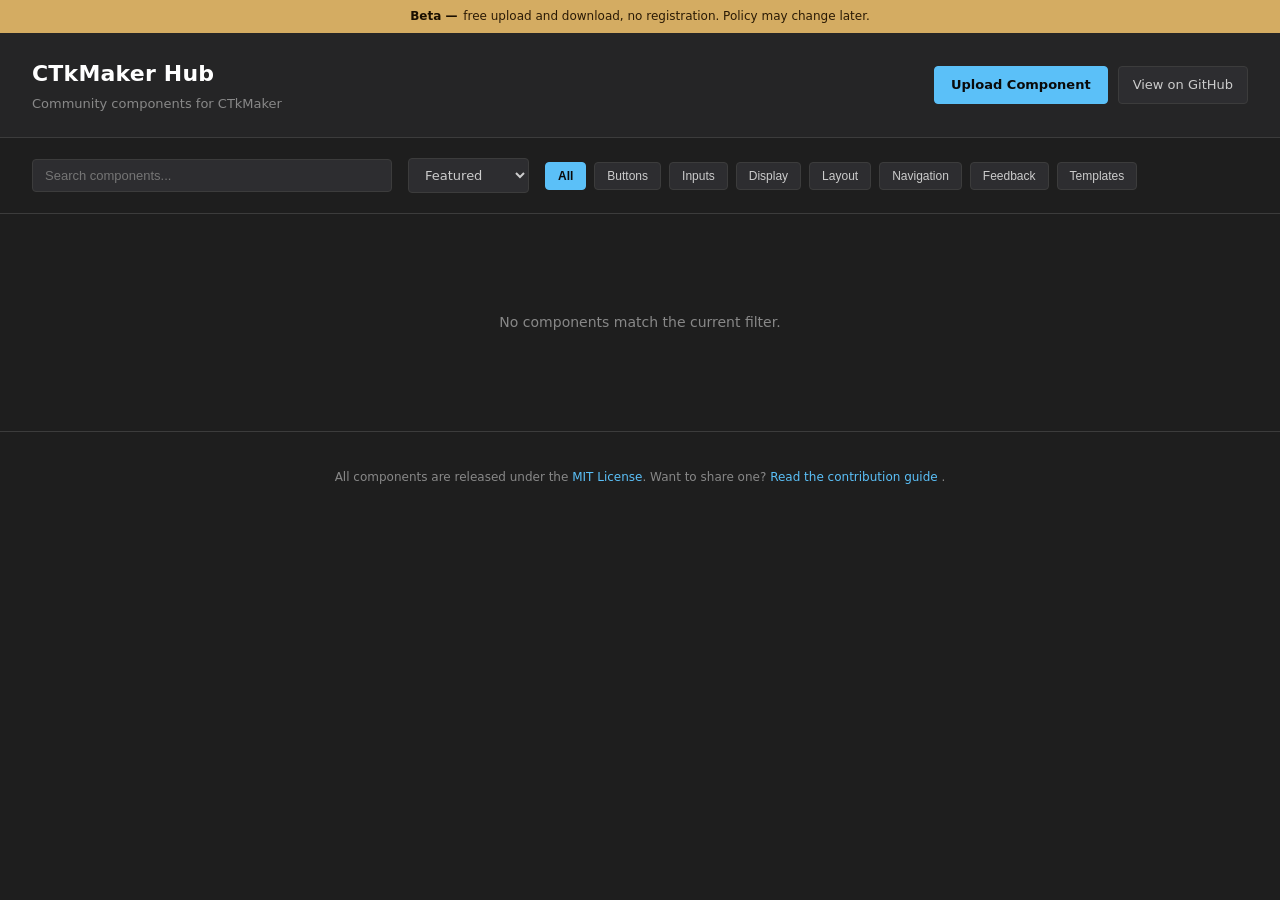
==== index.html @ efa7d170 "License-aware sync + LICENSE + footer - LICENSE file (MIT) sits at repo root. - sync_discussions.py " ====
<!doctype html>
<html lang="en">
<head>
  <meta charset="utf-8" />
  <meta name="viewport" content="width=device-width, initial-scale=1" />
  <title>CTkMaker Hub — Community components for CTkMaker</title>
  <link rel="stylesheet" href="style.css" />
</head>
<body>
  <div class="notice" role="status">
    <strong>Beta —</strong> free upload and download, no registration. Policy may change later.
  </div>

  <header class="topbar">
    <div class="brand">
      <h1>CTkMaker Hub</h1>
      <p class="tagline">Community components for CTkMaker</p>
    </div>
    <div class="topbar-actions">
      <a class="upload-btn" href="https://github.com/kandelucky/ctk_maker/discussions/new?category=components" target="_blank" rel="noopener">
        Upload Component
      </a>
      <a class="github-link" href="https://github.com/kandelucky/ctkMaker-component-library" target="_blank" rel="noopener">
        View on GitHub
      </a>
    </div>
  </header>

  <section class="controls">
    <input
      id="search"
      class="search"
      type="text"
      placeholder="Search components..."
      autocomplete="off"
    />
    <select id="sort" class="sort" aria-label="Sort components">
      <option value="featured">Featured</option>
      <option value="newest">Newest</option>
      <option value="name">Name (A-Z)</option>
    </select>
    <div id="categories" class="categories"></div>
  </section>

  <main id="grid" class="grid" aria-busy="true">
    <p class="loading">Loading components...</p>
  </main>

  <footer class="footer">
    <p>
      All components are released under the
      <a href="https://github.com/kandelucky/ctkMaker-component-library/blob/main/LICENSE" target="_blank" rel="noopener">MIT License</a>.
      Want to share one?
      <a href="https://github.com/kandelucky/ctkMaker-component-library/blob/main/CONTRIBUTING.md" target="_blank" rel="noopener">
        Read the contribution guide
      </a>.
    </p>
  </footer>

  <script src="script.js"></script>
</body>
</html>
---- style.css ----
/* CTkMaker Hub — dark theme matching the builder's chrome. */

:root {
  --bg: #1e1e1e;
  --panel: #252526;
  --panel-2: #2d2d30;
  --border: #3c3c3c;
  --text: #cccccc;
  --text-muted: #888888;
  --text-strong: #ffffff;
  --accent: #5bc0f8;
  --accent-hover: #7dd3fc;
  --tag: #094771;
  --tag-text: #ffffff;
}

* { box-sizing: border-box; }

html, body {
  margin: 0;
  padding: 0;
  background: var(--bg);
  color: var(--text);
  font-family: "Segoe UI", system-ui, -apple-system, sans-serif;
  font-size: 14px;
  line-height: 1.5;
}

a {
  color: var(--accent);
  text-decoration: none;
}
a:hover { color: var(--accent-hover); }

.topbar {
  display: flex;
  align-items: center;
  justify-content: space-between;
  padding: 24px 32px;
  border-bottom: 1px solid var(--border);
  background: var(--panel);
}

.brand h1 {
  margin: 0;
  font-size: 22px;
  font-weight: 600;
  color: var(--text-strong);
  letter-spacing: 0.2px;
}

.brand .tagline {
  margin: 4px 0 0 0;
  font-size: 13px;
  color: var(--text-muted);
}

.topbar-actions {
  display: flex;
  gap: 10px;
  align-items: center;
}

.github-link {
  padding: 8px 14px;
  border: 1px solid var(--border);
  border-radius: 4px;
  font-size: 13px;
  color: var(--text);
  background: var(--panel-2);
}
.github-link:hover {
  background: var(--border);
  color: var(--text-strong);
}

.upload-btn {
  padding: 8px 16px;
  background: var(--accent);
  border: 1px solid var(--accent);
  border-radius: 4px;
  font-size: 13px;
  font-weight: 600;
  color: #0a0a0a;
}
.upload-btn:hover {
  background: var(--accent-hover);
  border-color: var(--accent-hover);
  color: #0a0a0a;
}

.notice {
  margin: 0;
  padding: 8px 32px;
  background: #d4ac62;
  color: #2a1a05;
  font-size: 12px;
  line-height: 1.4;
  text-align: center;
}
.notice strong {
  color: #1a0f00;
  margin-right: 2px;
}

.controls {
  display: flex;
  gap: 16px;
  align-items: center;
  flex-wrap: wrap;
  padding: 20px 32px;
  border-bottom: 1px solid var(--border);
}

.search {
  flex: 1 1 240px;
  min-width: 240px;
  max-width: 360px;
  padding: 8px 12px;
  background: var(--panel-2);
  border: 1px solid var(--border);
  border-radius: 4px;
  color: var(--text);
  font-size: 13px;
  outline: none;
}
.search:focus {
  border-color: var(--accent);
}

.sort {
  padding: 8px 12px;
  background: var(--panel-2);
  border: 1px solid var(--border);
  border-radius: 4px;
  color: var(--text);
  font-size: 13px;
  font-family: inherit;
  outline: none;
  cursor: pointer;
}
.sort:focus { border-color: var(--accent); }

.categories {
  display: flex;
  gap: 8px;
  flex-wrap: wrap;
}

.cat-btn {
  padding: 6px 12px;
  background: var(--panel-2);
  border: 1px solid var(--border);
  border-radius: 4px;
  color: var(--text);
  font-size: 12px;
  cursor: pointer;
  text-transform: capitalize;
}
.cat-btn:hover { background: var(--border); }
.cat-btn.active {
  background: var(--accent);
  border-color: var(--accent);
  color: #0a0a0a;
  font-weight: 600;
}

.grid {
  display: grid;
  grid-template-columns: repeat(auto-fill, minmax(260px, 1fr));
  gap: 18px;
  padding: 24px 32px;
}

.loading, .empty {
  grid-column: 1 / -1;
  text-align: center;
  color: var(--text-muted);
  padding: 60px 0;
  font-size: 14px;
}

.card {
  background: var(--panel);
  border: 1px solid var(--border);
  border-radius: 6px;
  overflow: hidden;
  display: flex;
  flex-direction: column;
  transition: border-color 0.15s ease;
}
.card:hover {
  border-color: var(--accent);
}

.card .preview {
  width: 100%;
  aspect-ratio: 1 / 1;
  background: var(--panel-2);
  display: flex;
  align-items: center;
  justify-content: center;
  color: var(--text-muted);
  font-size: 12px;
  border-bottom: 1px solid var(--border);
  background-size: cover;
  background-position: center;
}

.card .body {
  padding: 12px 14px 14px 14px;
  flex: 1;
  display: flex;
  flex-direction: column;
  gap: 8px;
}

.card .name {
  font-size: 14px;
  font-weight: 600;
  color: var(--text-strong);
  margin: 0;
  display: flex;
  align-items: center;
  gap: 6px;
}

.card .author-row {
  display: flex;
  align-items: center;
  gap: 6px;
  font-size: 12px;
  color: var(--text-muted);
  flex-wrap: wrap;
}

.card .license-sig {
  color: var(--text-muted);
  opacity: 0.75;
}

.card .details {
  display: flex;
  align-items: center;
  gap: 12px;
  flex-wrap: wrap;
  font-size: 11px;
  color: var(--text-muted);
}

.card .detail {
  display: inline-flex;
  align-items: center;
  gap: 4px;
}
.card .detail.tag {
  text-transform: capitalize;
  color: var(--accent);
}

.card .details.social {
  border-top: 1px solid var(--border);
  padding-top: 8px;
  margin-top: 2px;
}

.card .discuss-link {
  margin-left: auto;
  color: var(--accent);
}
.card .discuss-link:hover { color: var(--accent-hover); }

.card .icon {
  width: 14px;
  height: 14px;
  opacity: 0.75;
  flex-shrink: 0;
}
.card .name .icon { width: 16px; height: 16px; opacity: 0.9; }

.card .description {
  margin: 0;
  font-size: 12px;
  color: var(--text-muted);
  line-height: 1.45;
  /* Clamp to 3 lines so cards stay even-height. */
  display: -webkit-box;
  -webkit-line-clamp: 3;
  -webkit-box-orient: vertical;
  overflow: hidden;
}

.card .download {
  margin-top: auto;
  padding: 8px 12px;
  background: var(--accent);
  color: #0a0a0a;
  border: none;
  border-radius: 4px;
  font-size: 12px;
  font-weight: 600;
  cursor: pointer;
  text-align: center;
}
.card .download:hover { background: var(--accent-hover); }

.footer {
  padding: 24px 32px;
  border-top: 1px solid var(--border);
  text-align: center;
  color: var(--text-muted);
  font-size: 12px;
}
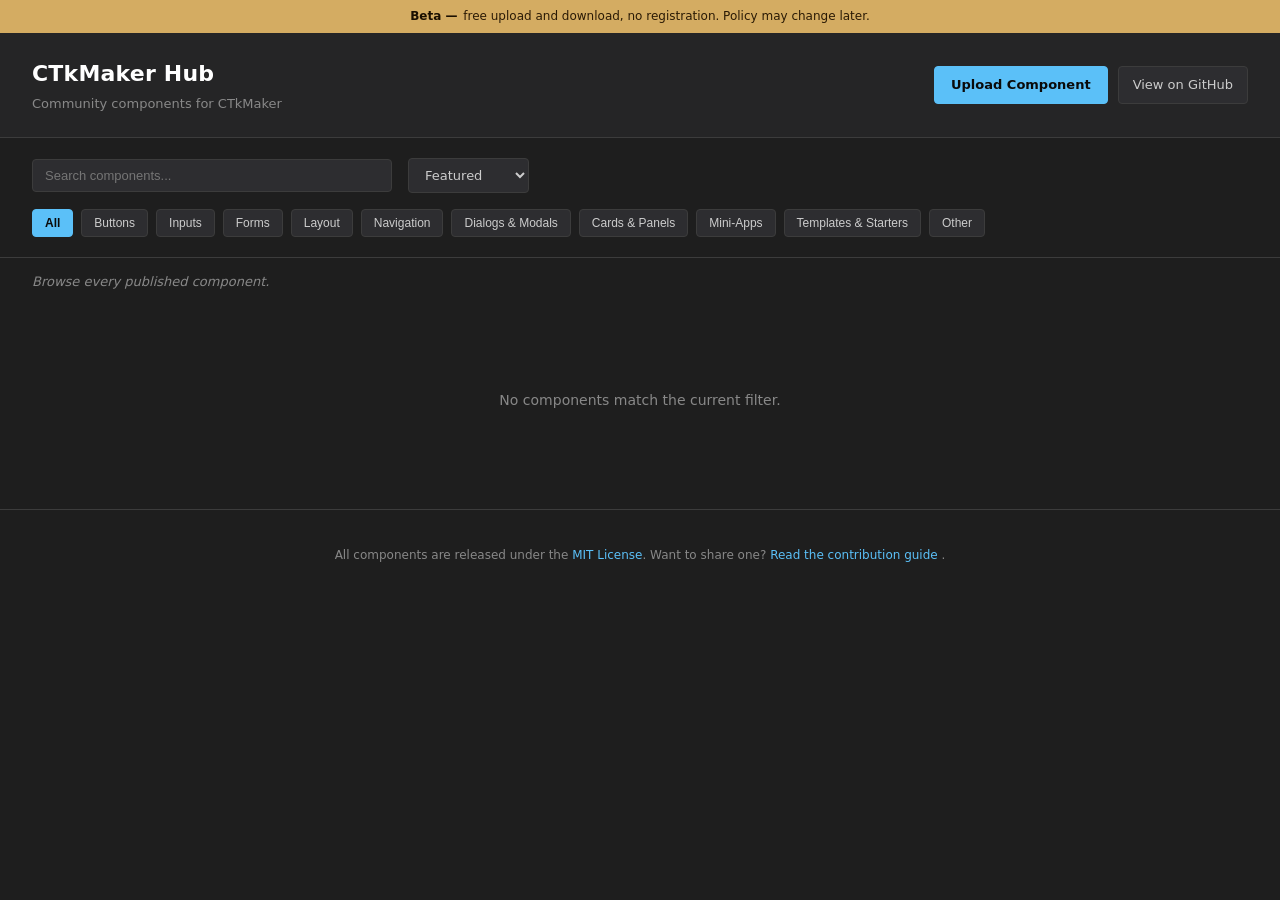
==== commit dde33427: "Switch to 10 categories with descriptions New buckets: Buttons, Inputs, Forms, Layout, Navigation, D" ====
--- a/index.html
+++ b/index.html
@@ -42,6 +42,8 @@
     <div id="categories" class="categories"></div>
   </section>
 
+  <p id="category-desc" class="category-desc"></p>
+
   <main id="grid" class="grid" aria-busy="true">
     <p class="loading">Loading components...</p>
   </main>
--- a/style.css
+++ b/style.css
@@ -165,6 +165,15 @@
   font-weight: 600;
 }
 
+.category-desc {
+  margin: 0;
+  padding: 14px 32px 0 32px;
+  color: var(--text-muted);
+  font-size: 13px;
+  line-height: 1.5;
+  font-style: italic;
+}
+
 .grid {
   display: grid;
   grid-template-columns: repeat(auto-fill, minmax(260px, 1fr));
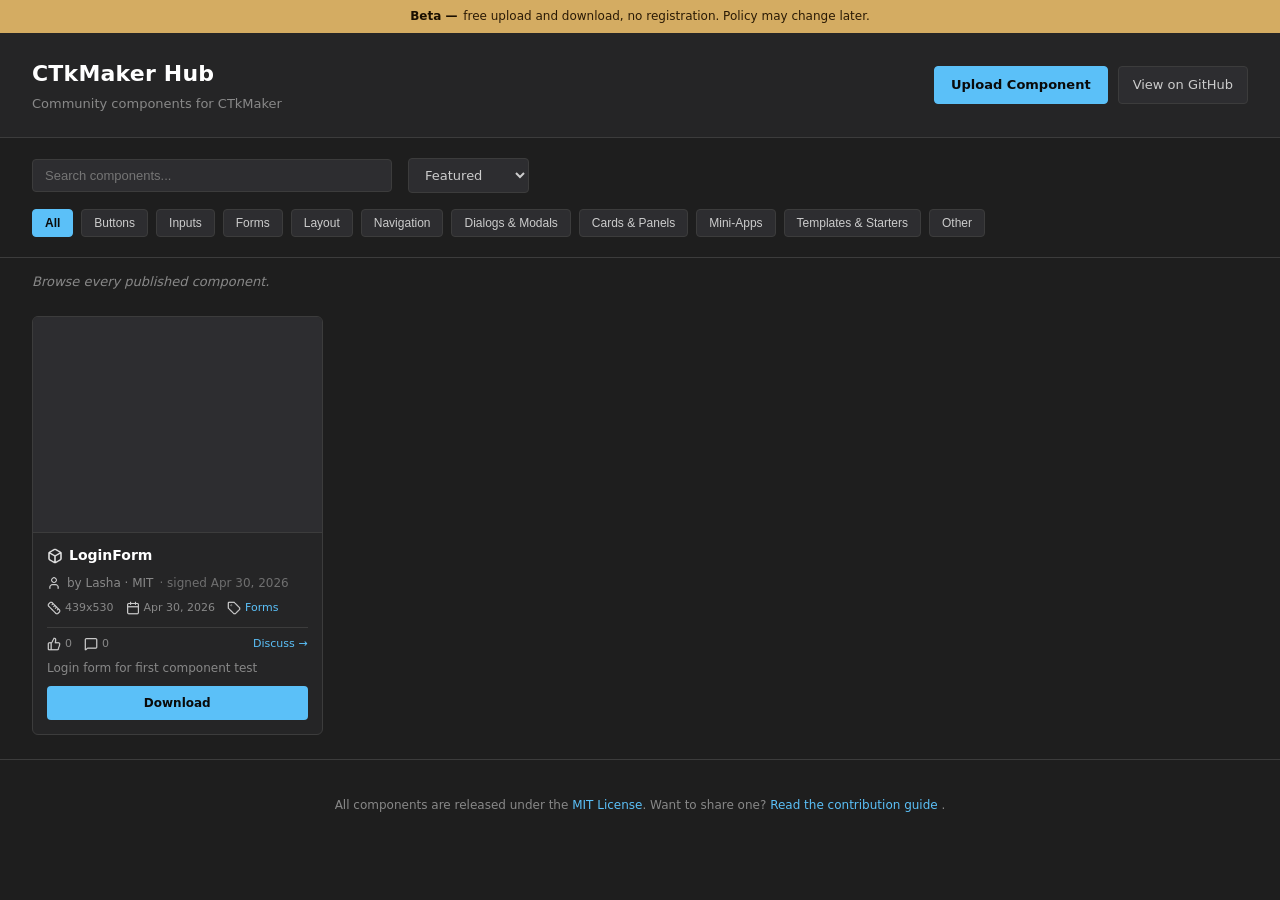
==== commit 75e7d767: "Click preview to open in a lightbox Card previews are clipped to a 4:3 frame for grid uniformity, bu" ====
--- a/index.html
+++ b/index.html
@@ -48,6 +48,11 @@
     <p class="loading">Loading components...</p>
   </main>
 
+  <div id="lightbox" class="lightbox" hidden>
+    <img id="lightbox-img" alt="" />
+    <button id="lightbox-close" class="lightbox-close" aria-label="Close">×</button>
+  </div>
+
   <footer class="footer">
     <p>
       All components are released under the
--- a/style.css
+++ b/style.css
@@ -204,17 +204,59 @@
 
 .card .preview {
   width: 100%;
-  aspect-ratio: 1 / 1;
-  background: var(--panel-2);
+  aspect-ratio: 4 / 3;
+  background-color: var(--panel-2);
   display: flex;
   align-items: center;
   justify-content: center;
   color: var(--text-muted);
   font-size: 12px;
   border-bottom: 1px solid var(--border);
-  background-size: cover;
+  /* "contain" keeps the whole screenshot visible — submitters use a
+     mix of aspect ratios, and "cover" was clipping vertical UIs.
+     Padding may show on extreme ratios, that's the trade-off. */
+  background-size: contain;
   background-position: center;
-}
+  background-repeat: no-repeat;
+  cursor: zoom-in;
+}
+.card .preview[data-empty="true"] {
+  cursor: default;
+}
+
+.lightbox {
+  position: fixed;
+  inset: 0;
+  background: rgba(0, 0, 0, 0.85);
+  z-index: 1000;
+  display: flex;
+  align-items: center;
+  justify-content: center;
+  padding: 32px;
+  cursor: zoom-out;
+}
+.lightbox[hidden] { display: none; }
+.lightbox img {
+  max-width: 100%;
+  max-height: 100%;
+  object-fit: contain;
+  border-radius: 6px;
+  box-shadow: 0 8px 32px rgba(0, 0, 0, 0.6);
+}
+.lightbox-close {
+  position: absolute;
+  top: 16px;
+  right: 20px;
+  background: transparent;
+  border: none;
+  color: #fff;
+  font-size: 32px;
+  cursor: pointer;
+  line-height: 1;
+  padding: 8px 12px;
+  opacity: 0.8;
+}
+.lightbox-close:hover { opacity: 1; }
 
 .card .body {
   padding: 12px 14px 14px 14px;
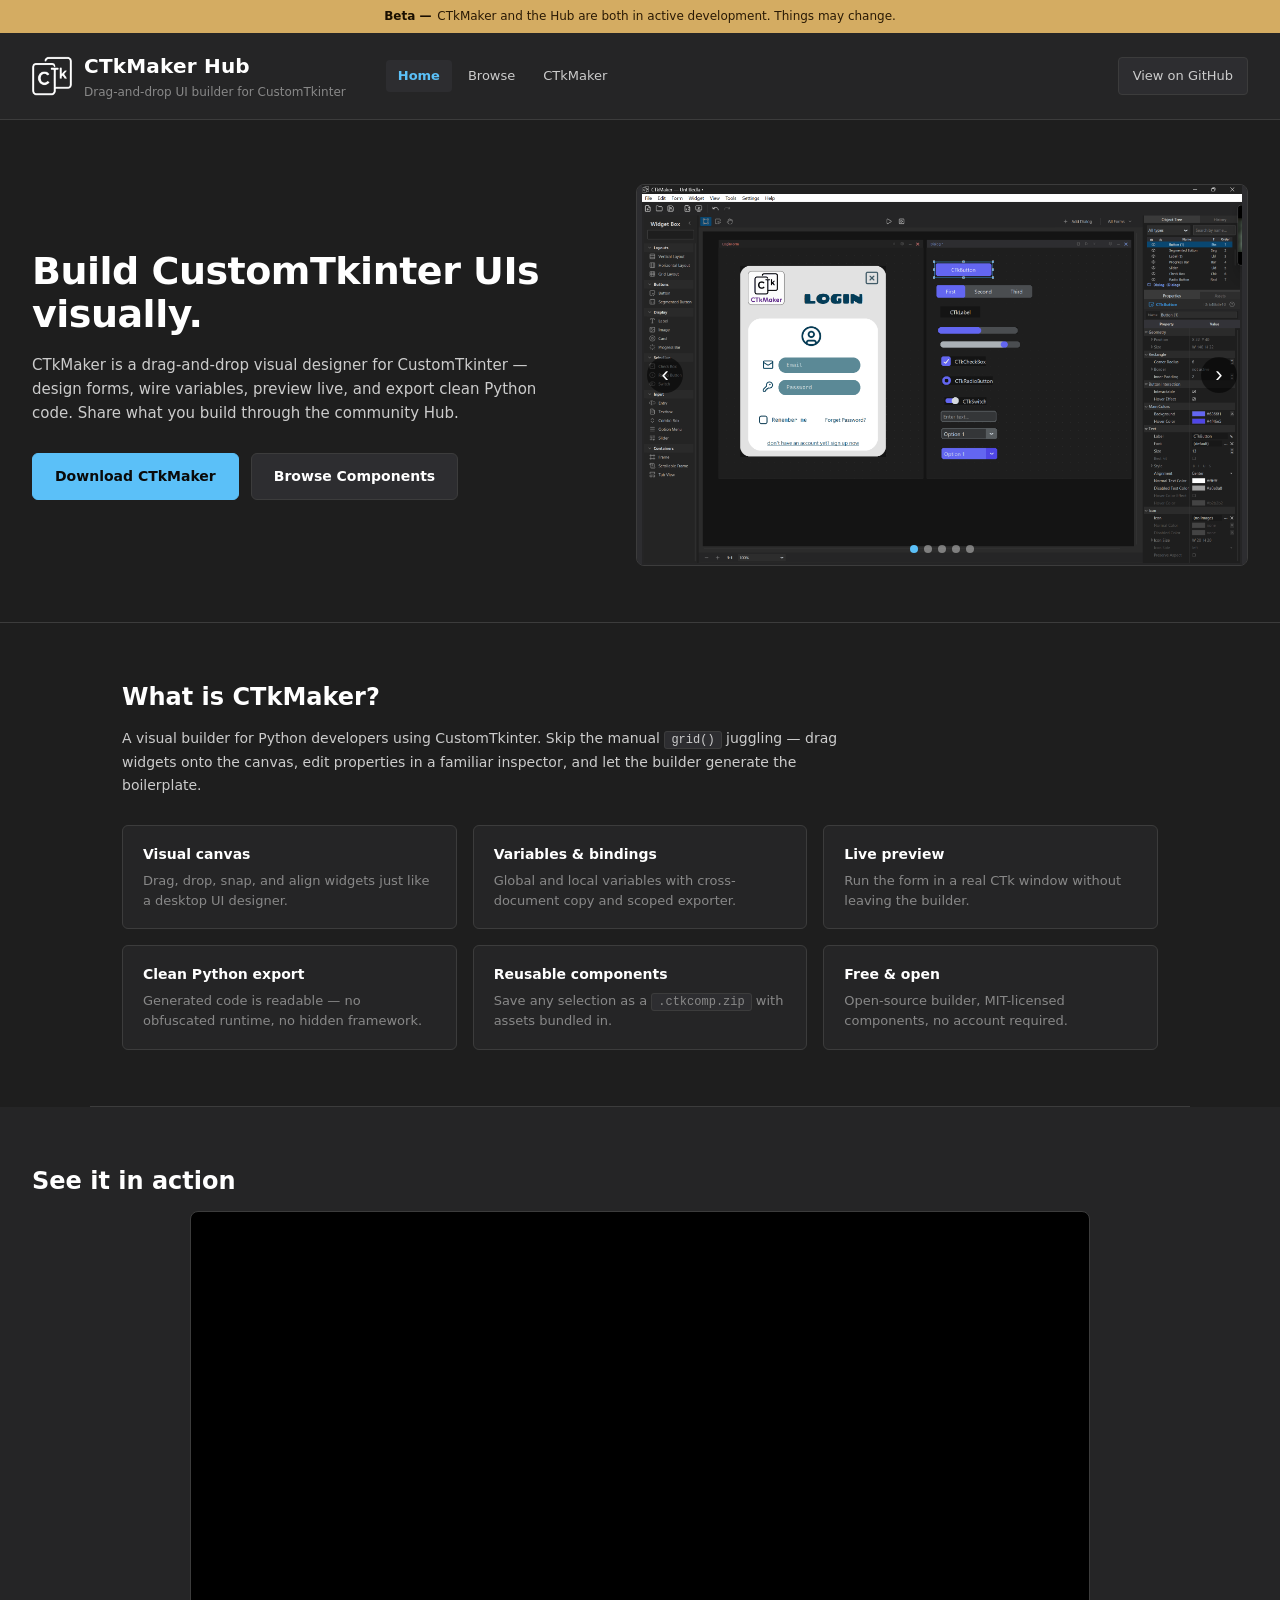
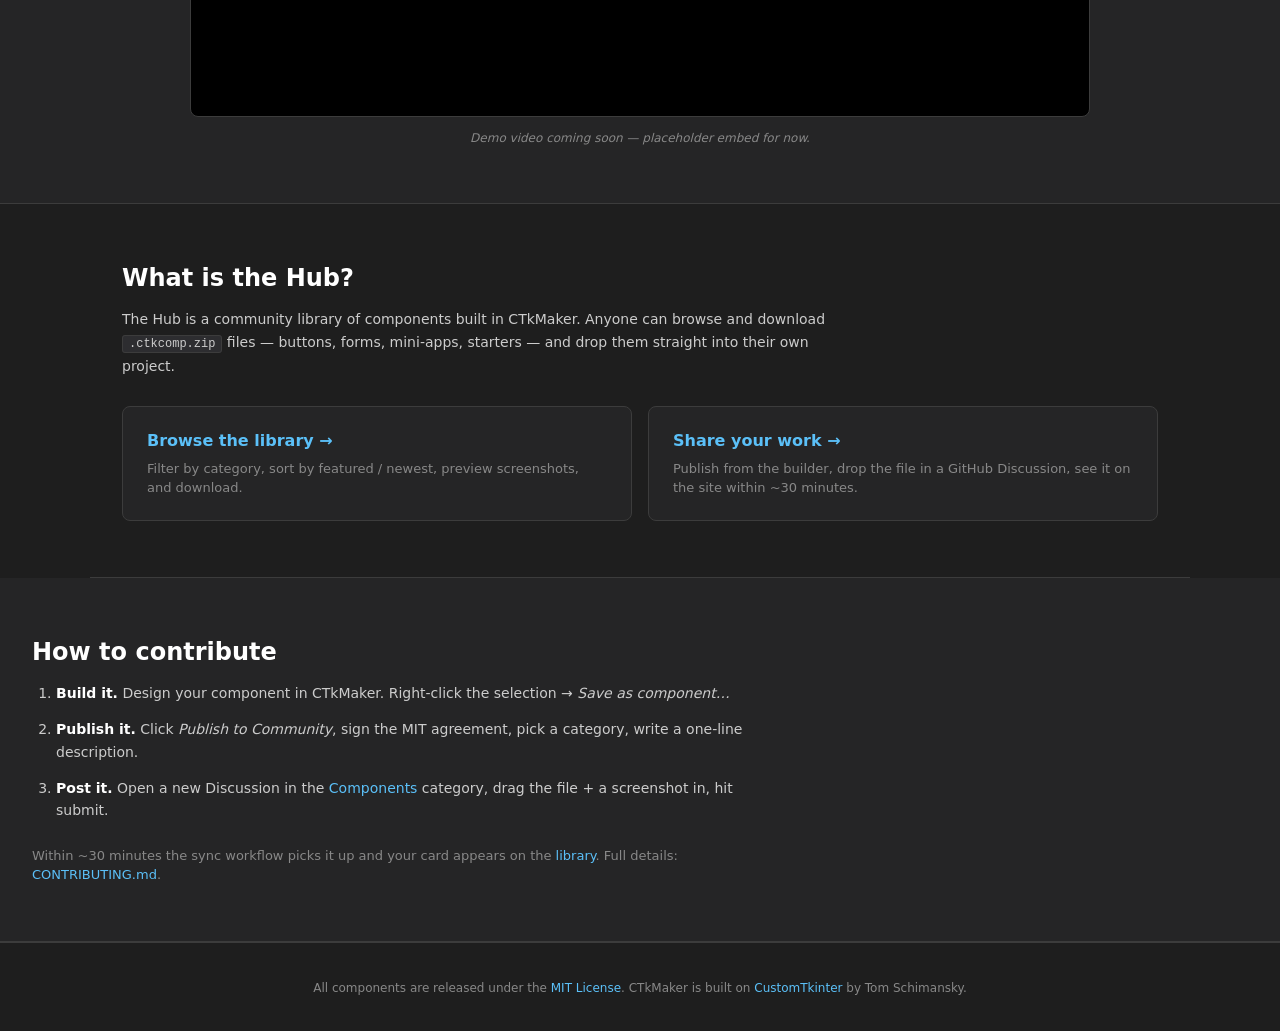
==== commit c9aef4af: "Add landing page with hero, carousel, and program info Move component browser to library.html. The n" ====
--- a/index.html
+++ b/index.html
@@ -3,67 +3,170 @@
 <head>
   <meta charset="utf-8" />
   <meta name="viewport" content="width=device-width, initial-scale=1" />
-  <title>CTkMaker Hub — Community components for CTkMaker</title>
+  <title>CTkMaker Hub — Drag-and-drop UI builder for CustomTkinter</title>
+  <link rel="icon" type="image/png" href="assets/icon.png" />
   <link rel="stylesheet" href="style.css" />
 </head>
-<body>
+<body class="landing">
   <div class="notice" role="status">
-    <strong>Beta —</strong> free upload and download, no registration. Policy may change later.
+    <strong>Beta —</strong> CTkMaker and the Hub are both in active development. Things may change.
   </div>
 
   <header class="topbar">
-    <div class="brand">
-      <h1>CTkMaker Hub</h1>
-      <p class="tagline">Community components for CTkMaker</p>
-    </div>
+    <a class="brand" href="index.html">
+      <img src="assets/logo.png" alt="" class="brand-logo" />
+      <div class="brand-text">
+        <h1>CTkMaker Hub</h1>
+        <p class="tagline">Drag-and-drop UI builder for CustomTkinter</p>
+      </div>
+    </a>
+    <nav class="topnav">
+      <a href="index.html" class="active">Home</a>
+      <a href="library.html">Browse</a>
+      <a href="https://github.com/kandelucky/ctk_maker" target="_blank" rel="noopener">CTkMaker</a>
+    </nav>
     <div class="topbar-actions">
-      <a class="upload-btn" href="https://github.com/kandelucky/ctk_maker/discussions/new?category=components" target="_blank" rel="noopener">
-        Upload Component
-      </a>
       <a class="github-link" href="https://github.com/kandelucky/ctkMaker-component-library" target="_blank" rel="noopener">
         View on GitHub
       </a>
     </div>
   </header>
 
-  <section class="controls">
-    <input
-      id="search"
-      class="search"
-      type="text"
-      placeholder="Search components..."
-      autocomplete="off"
-    />
-    <select id="sort" class="sort" aria-label="Sort components">
-      <option value="featured">Featured</option>
-      <option value="newest">Newest</option>
-      <option value="name">Name (A-Z)</option>
-    </select>
-    <div id="categories" class="categories"></div>
+  <section class="hero">
+    <div class="hero-text">
+      <h2>Build CustomTkinter UIs visually.</h2>
+      <p class="hero-sub">
+        CTkMaker is a drag-and-drop visual designer for CustomTkinter — design forms,
+        wire variables, preview live, and export clean Python code.
+        Share what you build through the community Hub.
+      </p>
+      <div class="hero-cta">
+        <a class="cta primary" href="https://github.com/kandelucky/ctk_maker" target="_blank" rel="noopener">
+          Download CTkMaker
+        </a>
+        <a class="cta secondary" href="library.html">
+          Browse Components
+        </a>
+      </div>
+    </div>
+    <div class="hero-media">
+      <div class="carousel" aria-label="CTkMaker screenshots">
+        <button class="carousel-nav prev" aria-label="Previous screenshot">‹</button>
+        <div class="carousel-track" id="carousel-track">
+          <img src="assets/screenshots/1.png" alt="CTkMaker screenshot 1" class="carousel-slide active" />
+          <img src="assets/screenshots/2.png" alt="CTkMaker screenshot 2" class="carousel-slide" />
+          <img src="assets/screenshots/3.png" alt="CTkMaker screenshot 3" class="carousel-slide" />
+          <img src="assets/screenshots/4.png" alt="CTkMaker screenshot 4" class="carousel-slide" />
+          <img src="assets/screenshots/5.png" alt="CTkMaker screenshot 5" class="carousel-slide" />
+        </div>
+        <button class="carousel-nav next" aria-label="Next screenshot">›</button>
+        <div class="carousel-dots" id="carousel-dots"></div>
+      </div>
+    </div>
   </section>
 
-  <p id="category-desc" class="category-desc"></p>
+  <section class="section">
+    <h3 class="section-title">What is CTkMaker?</h3>
+    <p class="section-lead">
+      A visual builder for Python developers using CustomTkinter. Skip the manual
+      <code>grid()</code> juggling — drag widgets onto the canvas, edit properties in
+      a familiar inspector, and let the builder generate the boilerplate.
+    </p>
+    <div class="feature-grid">
+      <div class="feature">
+        <h4>Visual canvas</h4>
+        <p>Drag, drop, snap, and align widgets just like a desktop UI designer.</p>
+      </div>
+      <div class="feature">
+        <h4>Variables &amp; bindings</h4>
+        <p>Global and local variables with cross-document copy and scoped exporter.</p>
+      </div>
+      <div class="feature">
+        <h4>Live preview</h4>
+        <p>Run the form in a real CTk window without leaving the builder.</p>
+      </div>
+      <div class="feature">
+        <h4>Clean Python export</h4>
+        <p>Generated code is readable — no obfuscated runtime, no hidden framework.</p>
+      </div>
+      <div class="feature">
+        <h4>Reusable components</h4>
+        <p>Save any selection as a <code>.ctkcomp.zip</code> with assets bundled in.</p>
+      </div>
+      <div class="feature">
+        <h4>Free &amp; open</h4>
+        <p>Open-source builder, MIT-licensed components, no account required.</p>
+      </div>
+    </div>
+  </section>
 
-  <main id="grid" class="grid" aria-busy="true">
-    <p class="loading">Loading components...</p>
-  </main>
+  <section class="section section-alt">
+    <h3 class="section-title">See it in action</h3>
+    <div class="video-wrap">
+      <iframe
+        src="https://www.youtube.com/embed/aqz-KE-bpKQ"
+        title="CTkMaker demo (placeholder)"
+        frameborder="0"
+        allow="accelerometer; autoplay; clipboard-write; encrypted-media; gyroscope; picture-in-picture"
+        allowfullscreen
+      ></iframe>
+    </div>
+    <p class="video-note">Demo video coming soon — placeholder embed for now.</p>
+  </section>
 
-  <div id="lightbox" class="lightbox" hidden>
-    <img id="lightbox-img" alt="" />
-    <button id="lightbox-close" class="lightbox-close" aria-label="Close">×</button>
-  </div>
+  <section class="section">
+    <h3 class="section-title">What is the Hub?</h3>
+    <p class="section-lead">
+      The Hub is a community library of components built in CTkMaker. Anyone can
+      browse and download <code>.ctkcomp.zip</code> files — buttons, forms, mini-apps,
+      starters — and drop them straight into their own project.
+    </p>
+    <div class="hub-row">
+      <a class="hub-card" href="library.html">
+        <h4>Browse the library →</h4>
+        <p>Filter by category, sort by featured / newest, preview screenshots, and download.</p>
+      </a>
+      <a class="hub-card" href="https://github.com/kandelucky/ctk_maker/discussions/new?category=components" target="_blank" rel="noopener">
+        <h4>Share your work →</h4>
+        <p>Publish from the builder, drop the file in a GitHub Discussion, see it on the site within ~30 minutes.</p>
+      </a>
+    </div>
+  </section>
+
+  <section class="section section-alt">
+    <h3 class="section-title">How to contribute</h3>
+    <ol class="steps">
+      <li>
+        <strong>Build it.</strong> Design your component in CTkMaker.
+        Right-click the selection → <em>Save as component…</em>
+      </li>
+      <li>
+        <strong>Publish it.</strong> Click <em>Publish to Community</em>, sign the MIT
+        agreement, pick a category, write a one-line description.
+      </li>
+      <li>
+        <strong>Post it.</strong> Open a new Discussion in the
+        <a href="https://github.com/kandelucky/ctk_maker/discussions/new?category=components" target="_blank" rel="noopener">Components</a>
+        category, drag the file + a screenshot in, hit submit.
+      </li>
+    </ol>
+    <p class="steps-foot">
+      Within ~30 minutes the sync workflow picks it up and your card appears on the
+      <a href="library.html">library</a>. Full details:
+      <a href="https://github.com/kandelucky/ctkMaker-component-library/blob/main/CONTRIBUTING.md" target="_blank" rel="noopener">CONTRIBUTING.md</a>.
+    </p>
+  </section>
 
   <footer class="footer">
     <p>
       All components are released under the
       <a href="https://github.com/kandelucky/ctkMaker-component-library/blob/main/LICENSE" target="_blank" rel="noopener">MIT License</a>.
-      Want to share one?
-      <a href="https://github.com/kandelucky/ctkMaker-component-library/blob/main/CONTRIBUTING.md" target="_blank" rel="noopener">
-        Read the contribution guide
-      </a>.
+      CTkMaker is built on
+      <a href="https://github.com/TomSchimansky/CustomTkinter" target="_blank" rel="noopener">CustomTkinter</a>
+      by Tom Schimansky.
     </p>
   </footer>
 
-  <script src="script.js"></script>
+  <script src="landing.js"></script>
 </body>
 </html>
--- a/style.css
+++ b/style.css
@@ -35,30 +35,74 @@
 .topbar {
   display: flex;
   align-items: center;
-  justify-content: space-between;
-  padding: 24px 32px;
+  gap: 24px;
+  padding: 18px 32px;
   border-bottom: 1px solid var(--border);
   background: var(--panel);
 }
 
-.brand h1 {
-  margin: 0;
-  font-size: 22px;
+.brand {
+  display: flex;
+  align-items: center;
+  gap: 12px;
+  text-decoration: none;
+  color: inherit;
+}
+.brand:hover .brand-text h1 { color: var(--accent); }
+
+.brand-logo {
+  width: 40px;
+  height: 40px;
+  flex-shrink: 0;
+}
+
+.brand-text h1 {
+  margin: 0;
+  font-size: 20px;
   font-weight: 600;
   color: var(--text-strong);
   letter-spacing: 0.2px;
-}
-
-.brand .tagline {
-  margin: 4px 0 0 0;
-  font-size: 13px;
-  color: var(--text-muted);
+  transition: color 0.15s ease;
+}
+
+.brand-text .tagline {
+  margin: 2px 0 0 0;
+  font-size: 12px;
+  color: var(--text-muted);
+}
+
+.topnav {
+  display: flex;
+  gap: 4px;
+  margin-left: 16px;
+}
+.topnav a {
+  padding: 6px 12px;
+  border-radius: 4px;
+  font-size: 13px;
+  color: var(--text);
+}
+.topnav a:hover {
+  background: var(--panel-2);
+  color: var(--text-strong);
+}
+.topnav a.active {
+  background: var(--panel-2);
+  color: var(--accent);
+  font-weight: 600;
 }
 
 .topbar-actions {
   display: flex;
   gap: 10px;
   align-items: center;
+  margin-left: auto;
+}
+
+@media (max-width: 800px) {
+  .topbar { flex-wrap: wrap; gap: 12px; padding: 14px 20px; }
+  .topnav { margin-left: 0; }
+  .topbar-actions { margin-left: 0; }
 }
 
 .github-link {
@@ -362,3 +406,296 @@
   color: var(--text-muted);
   font-size: 12px;
 }
+
+/* ---------- Landing page ---------- */
+
+.hero {
+  display: grid;
+  grid-template-columns: 1fr 1.1fr;
+  gap: 48px;
+  align-items: center;
+  padding: 64px 32px 56px 32px;
+  border-bottom: 1px solid var(--border);
+}
+
+.hero-text h2 {
+  margin: 0 0 16px 0;
+  font-size: 38px;
+  line-height: 1.15;
+  font-weight: 700;
+  color: var(--text-strong);
+  letter-spacing: -0.5px;
+}
+
+.hero-sub {
+  margin: 0 0 28px 0;
+  font-size: 15px;
+  line-height: 1.6;
+  color: var(--text);
+  max-width: 520px;
+}
+
+.hero-cta {
+  display: flex;
+  gap: 12px;
+  flex-wrap: wrap;
+}
+
+.cta {
+  padding: 12px 22px;
+  border-radius: 6px;
+  font-size: 14px;
+  font-weight: 600;
+  border: 1px solid transparent;
+}
+.cta.primary {
+  background: var(--accent);
+  color: #0a0a0a;
+  border-color: var(--accent);
+}
+.cta.primary:hover {
+  background: var(--accent-hover);
+  border-color: var(--accent-hover);
+  color: #0a0a0a;
+}
+.cta.secondary {
+  background: var(--panel-2);
+  color: var(--text-strong);
+  border-color: var(--border);
+}
+.cta.secondary:hover {
+  background: var(--panel);
+  border-color: var(--accent);
+  color: var(--accent);
+}
+
+.hero-media {
+  position: relative;
+}
+
+.carousel {
+  position: relative;
+  background: var(--panel);
+  border: 1px solid var(--border);
+  border-radius: 8px;
+  overflow: hidden;
+  aspect-ratio: 16 / 10;
+}
+
+.carousel-track {
+  position: relative;
+  width: 100%;
+  height: 100%;
+}
+
+.carousel-slide {
+  position: absolute;
+  inset: 0;
+  width: 100%;
+  height: 100%;
+  object-fit: contain;
+  background: var(--panel-2);
+  opacity: 0;
+  transition: opacity 0.4s ease;
+}
+.carousel-slide.active { opacity: 1; }
+
+.carousel-nav {
+  position: absolute;
+  top: 50%;
+  transform: translateY(-50%);
+  background: rgba(0, 0, 0, 0.55);
+  color: #fff;
+  border: none;
+  width: 36px;
+  height: 36px;
+  border-radius: 50%;
+  font-size: 22px;
+  line-height: 1;
+  cursor: pointer;
+  z-index: 2;
+  display: flex;
+  align-items: center;
+  justify-content: center;
+}
+.carousel-nav:hover { background: rgba(0, 0, 0, 0.8); }
+.carousel-nav.prev { left: 10px; }
+.carousel-nav.next { right: 10px; }
+
+.carousel-dots {
+  position: absolute;
+  bottom: 12px;
+  left: 0;
+  right: 0;
+  display: flex;
+  justify-content: center;
+  gap: 6px;
+  z-index: 2;
+}
+
+.carousel-dot {
+  width: 8px;
+  height: 8px;
+  border-radius: 50%;
+  background: rgba(255, 255, 255, 0.4);
+  border: none;
+  cursor: pointer;
+  padding: 0;
+  transition: background 0.15s ease;
+}
+.carousel-dot:hover { background: rgba(255, 255, 255, 0.7); }
+.carousel-dot.active { background: var(--accent); }
+
+.section {
+  padding: 56px 32px;
+  border-bottom: 1px solid var(--border);
+  max-width: 1100px;
+  margin: 0 auto;
+}
+.section-alt {
+  background: var(--panel);
+  max-width: none;
+  margin: 0;
+}
+
+.section-title {
+  margin: 0 0 12px 0;
+  font-size: 24px;
+  font-weight: 600;
+  color: var(--text-strong);
+}
+
+.section-lead {
+  margin: 0 0 28px 0;
+  font-size: 14px;
+  line-height: 1.65;
+  color: var(--text);
+  max-width: 720px;
+}
+.section-lead code,
+.feature p code {
+  background: var(--panel-2);
+  padding: 1px 6px;
+  border-radius: 3px;
+  font-size: 12px;
+  border: 1px solid var(--border);
+}
+
+.feature-grid {
+  display: grid;
+  grid-template-columns: repeat(auto-fill, minmax(260px, 1fr));
+  gap: 16px;
+}
+
+.feature {
+  padding: 18px 20px;
+  background: var(--panel);
+  border: 1px solid var(--border);
+  border-radius: 6px;
+}
+.section-alt .feature { background: var(--panel-2); }
+
+.feature h4 {
+  margin: 0 0 6px 0;
+  font-size: 14px;
+  font-weight: 600;
+  color: var(--text-strong);
+}
+.feature p {
+  margin: 0;
+  font-size: 13px;
+  line-height: 1.5;
+  color: var(--text-muted);
+}
+
+.video-wrap {
+  position: relative;
+  max-width: 900px;
+  margin: 0 auto;
+  aspect-ratio: 16 / 9;
+  background: #000;
+  border: 1px solid var(--border);
+  border-radius: 8px;
+  overflow: hidden;
+}
+.video-wrap iframe {
+  position: absolute;
+  inset: 0;
+  width: 100%;
+  height: 100%;
+  border: 0;
+}
+.video-note {
+  margin: 12px 0 0 0;
+  text-align: center;
+  font-size: 12px;
+  color: var(--text-muted);
+  font-style: italic;
+}
+
+.hub-row {
+  display: grid;
+  grid-template-columns: repeat(auto-fit, minmax(280px, 1fr));
+  gap: 16px;
+}
+
+.hub-card {
+  display: block;
+  padding: 22px 24px;
+  background: var(--panel);
+  border: 1px solid var(--border);
+  border-radius: 8px;
+  color: inherit;
+  transition: border-color 0.15s ease, transform 0.15s ease;
+}
+.hub-card:hover {
+  border-color: var(--accent);
+  transform: translateY(-2px);
+}
+
+.hub-card h4 {
+  margin: 0 0 6px 0;
+  font-size: 16px;
+  font-weight: 600;
+  color: var(--accent);
+}
+.hub-card p {
+  margin: 0;
+  font-size: 13px;
+  line-height: 1.5;
+  color: var(--text-muted);
+}
+
+.steps {
+  margin: 0 0 24px 0;
+  padding: 0 0 0 24px;
+  display: flex;
+  flex-direction: column;
+  gap: 14px;
+  max-width: 720px;
+}
+.steps li {
+  font-size: 14px;
+  line-height: 1.6;
+  color: var(--text);
+}
+.steps li strong {
+  color: var(--text-strong);
+}
+
+.steps-foot {
+  margin: 0;
+  font-size: 13px;
+  color: var(--text-muted);
+  max-width: 720px;
+}
+
+@media (max-width: 800px) {
+  .hero {
+    grid-template-columns: 1fr;
+    gap: 32px;
+    padding: 40px 20px;
+  }
+  .hero-text h2 { font-size: 28px; }
+  .section { padding: 40px 20px; }
+}
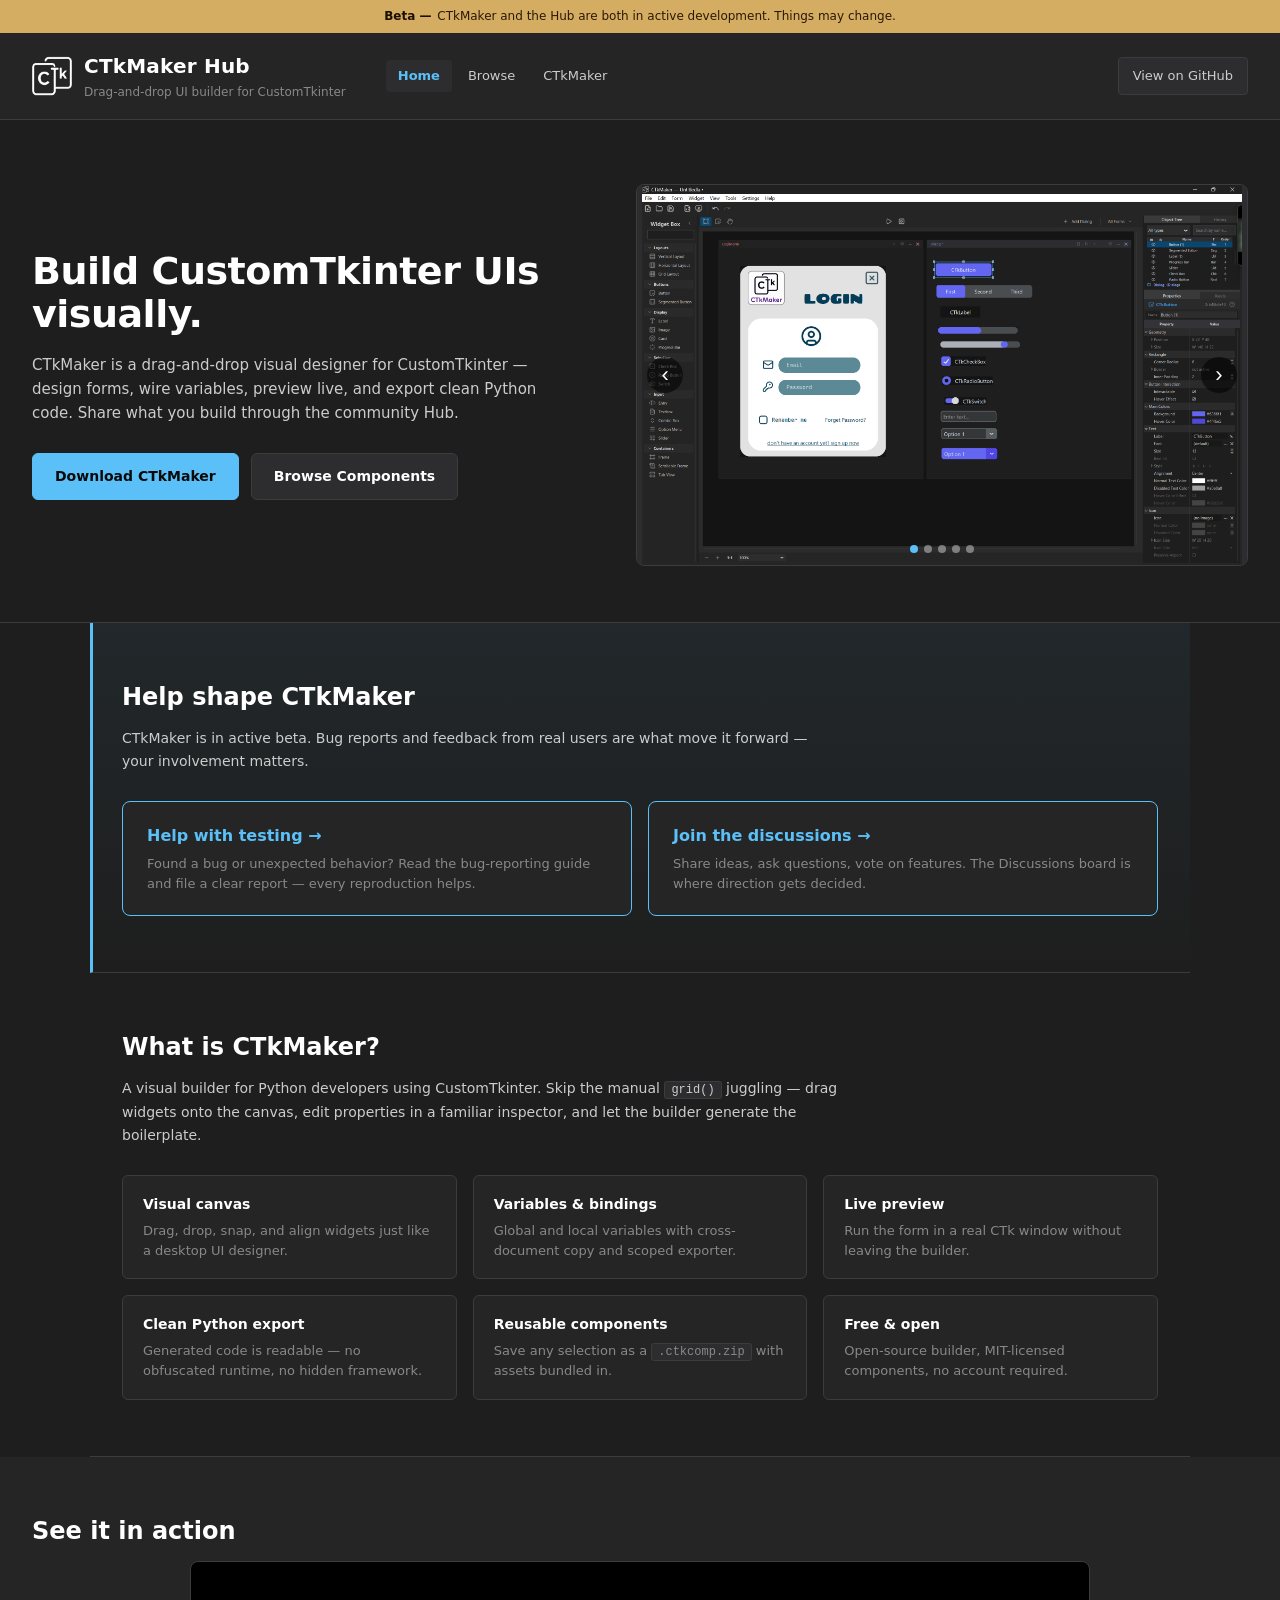
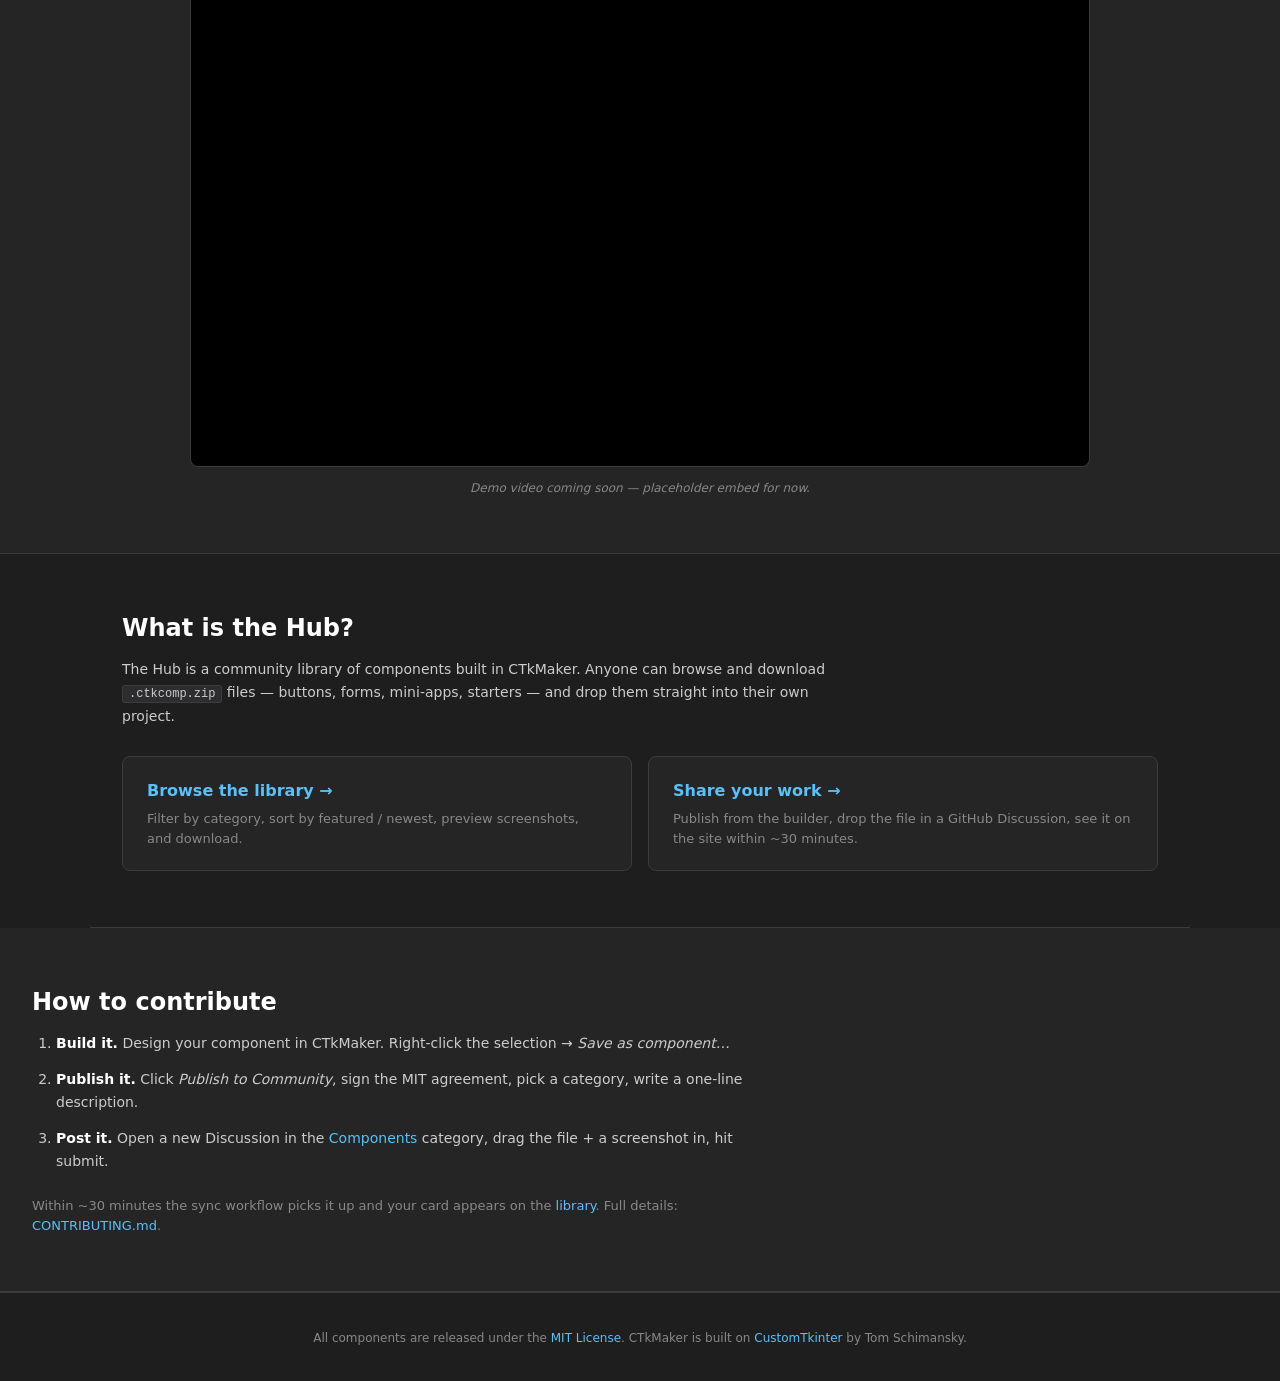
==== commit 09207013: "Point landing GitHub link to ctk_maker; add Help/Discussions CTAs The 'View on GitHub' button on the" ====
--- a/index.html
+++ b/index.html
@@ -26,7 +26,7 @@
       <a href="https://github.com/kandelucky/ctk_maker" target="_blank" rel="noopener">CTkMaker</a>
     </nav>
     <div class="topbar-actions">
-      <a class="github-link" href="https://github.com/kandelucky/ctkMaker-component-library" target="_blank" rel="noopener">
+      <a class="github-link" href="https://github.com/kandelucky/ctk_maker" target="_blank" rel="noopener">
         View on GitHub
       </a>
     </div>
@@ -62,6 +62,24 @@
         <button class="carousel-nav next" aria-label="Next screenshot">›</button>
         <div class="carousel-dots" id="carousel-dots"></div>
       </div>
+    </div>
+  </section>
+
+  <section class="section section-cta">
+    <h3 class="section-title">Help shape CTkMaker</h3>
+    <p class="section-lead">
+      CTkMaker is in active beta. Bug reports and feedback from real users
+      are what move it forward — your involvement matters.
+    </p>
+    <div class="hub-row">
+      <a class="hub-card cta-card" href="https://github.com/kandelucky/ctk_maker/wiki/Reporting-Bugs" target="_blank" rel="noopener">
+        <h4>Help with testing →</h4>
+        <p>Found a bug or unexpected behavior? Read the bug-reporting guide and file a clear report — every reproduction helps.</p>
+      </a>
+      <a class="hub-card cta-card" href="https://github.com/kandelucky/ctk_maker/discussions" target="_blank" rel="noopener">
+        <h4>Join the discussions →</h4>
+        <p>Share ideas, ask questions, vote on features. The Discussions board is where direction gets decided.</p>
+      </a>
     </div>
   </section>
 
--- a/style.css
+++ b/style.css
@@ -558,6 +558,20 @@
   margin: 0;
 }
 
+.section-cta {
+  background: linear-gradient(180deg, rgba(91, 192, 248, 0.06), transparent);
+  border-left: 3px solid var(--accent);
+  padding-left: 29px;
+}
+.section-cta .cta-card {
+  border-color: var(--accent);
+  background: var(--panel);
+}
+.section-cta .cta-card:hover {
+  background: var(--panel-2);
+  border-color: var(--accent-hover);
+}
+
 .section-title {
   margin: 0 0 12px 0;
   font-size: 24px;
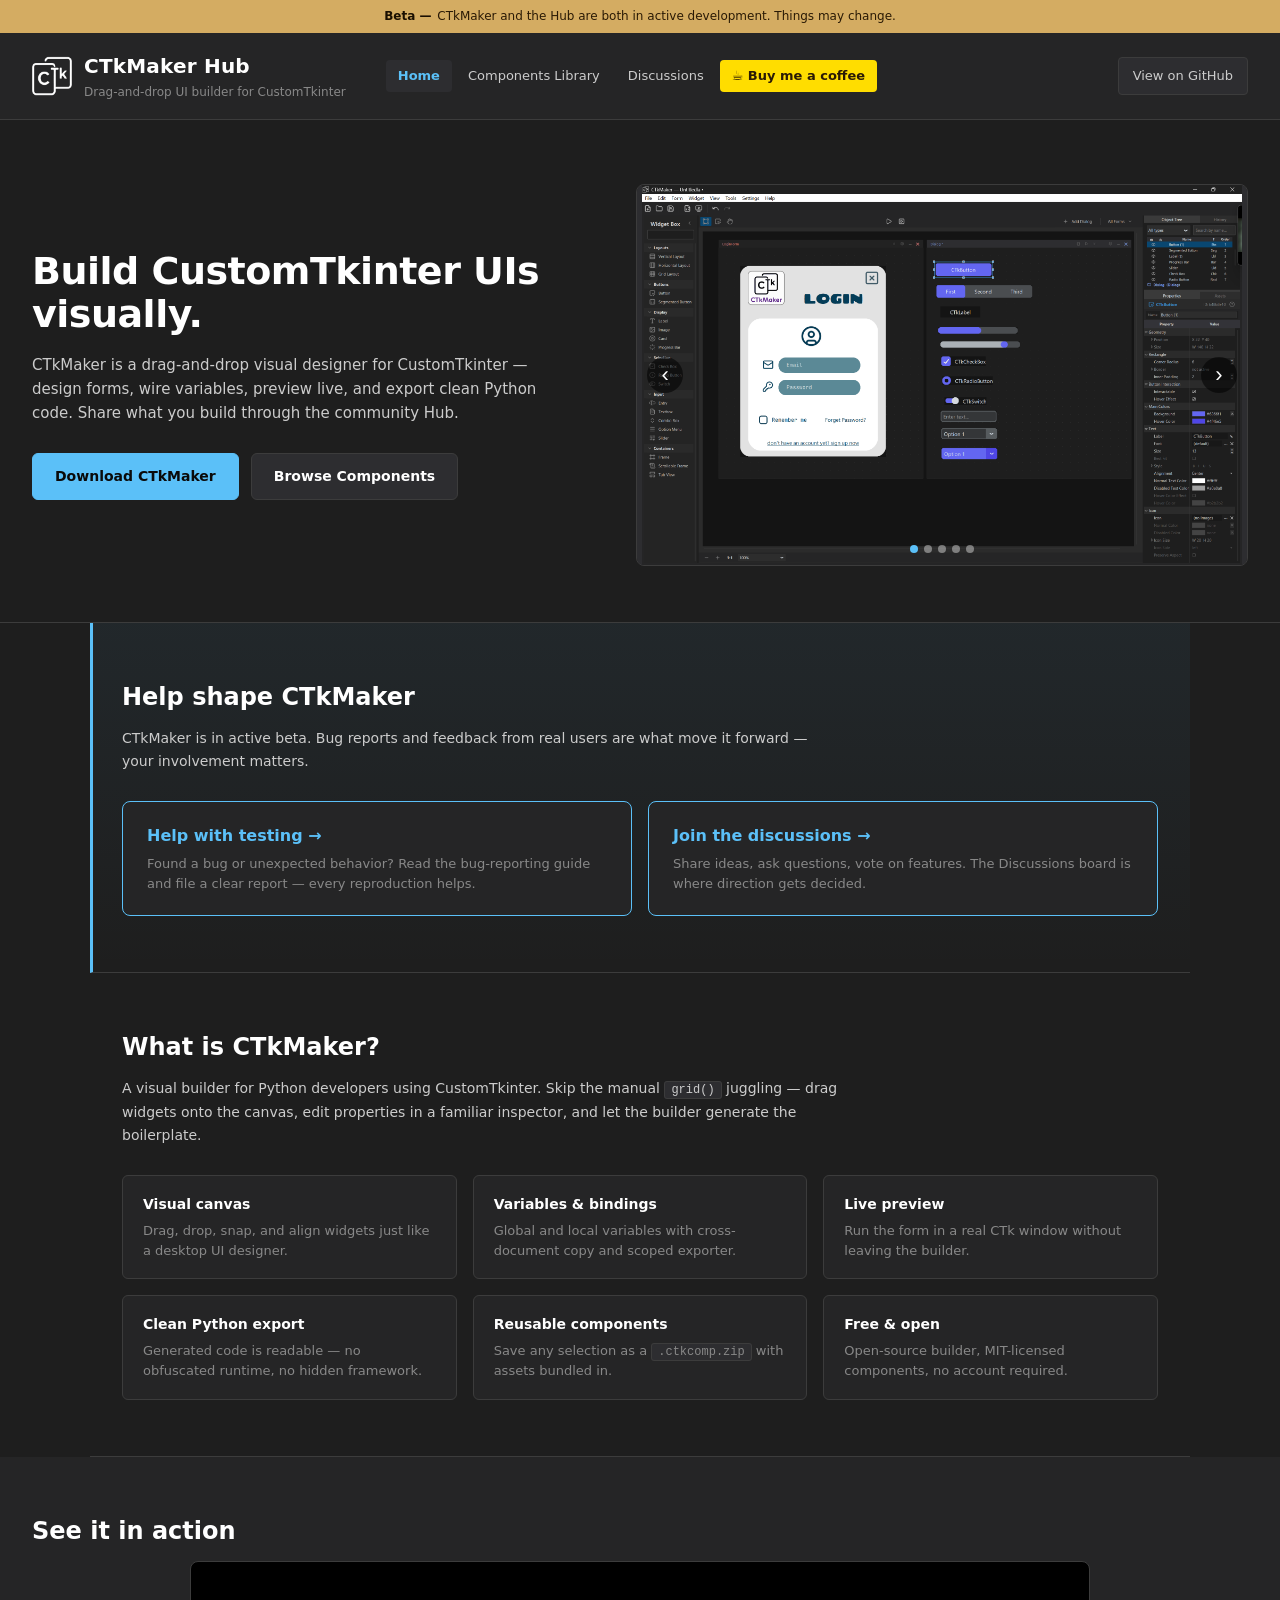
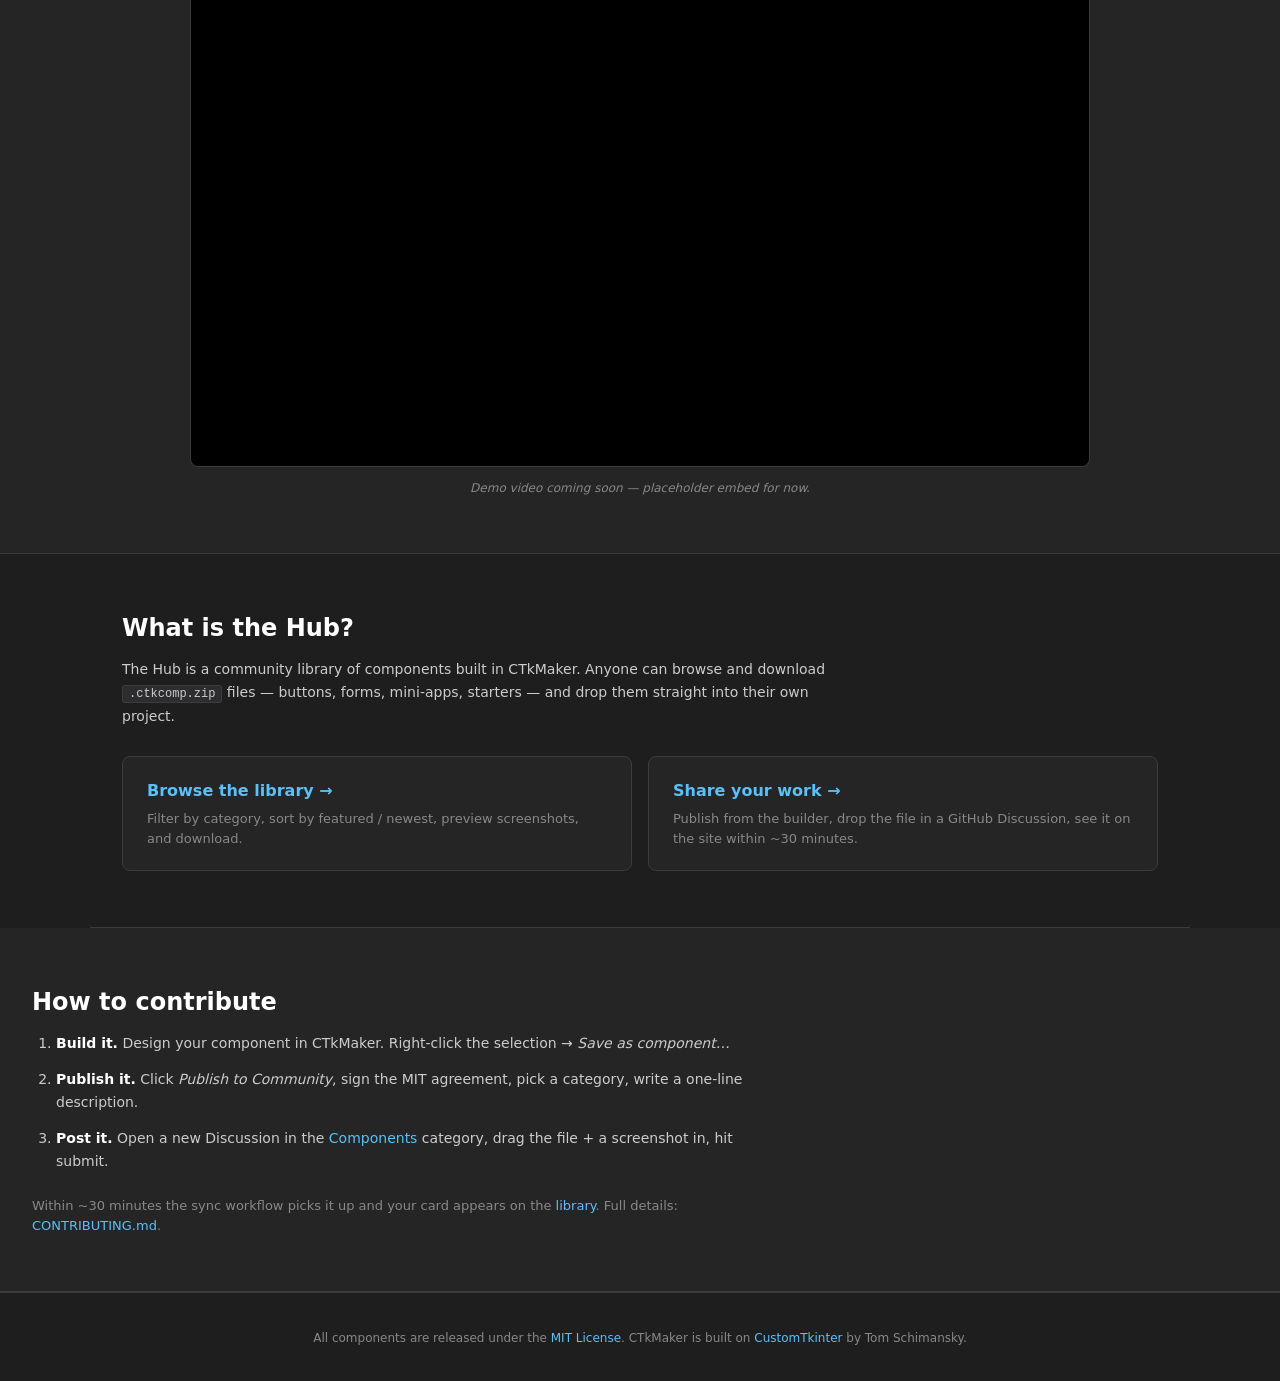
==== commit 92ba7f7e: "Rename nav items and add Buy me a coffee link Browse -> Components Library, CTkMaker -> Discussions " ====
--- a/index.html
+++ b/index.html
@@ -22,8 +22,9 @@
     </a>
     <nav class="topnav">
       <a href="index.html" class="active">Home</a>
-      <a href="library.html">Browse</a>
-      <a href="https://github.com/kandelucky/ctk_maker" target="_blank" rel="noopener">CTkMaker</a>
+      <a href="library.html">Components Library</a>
+      <a href="https://github.com/kandelucky/ctk_maker/discussions" target="_blank" rel="noopener">Discussions</a>
+      <a href="https://buymeacoffee.com/kandelucky_dev" target="_blank" rel="noopener" class="coffee-link">☕ Buy me a coffee</a>
     </nav>
     <div class="topbar-actions">
       <a class="github-link" href="https://github.com/kandelucky/ctk_maker" target="_blank" rel="noopener">
--- a/style.css
+++ b/style.css
@@ -90,6 +90,15 @@
   background: var(--panel-2);
   color: var(--accent);
   font-weight: 600;
+}
+.topnav a.coffee-link {
+  background: #ffdd00;
+  color: #2a1a05;
+  font-weight: 600;
+}
+.topnav a.coffee-link:hover {
+  background: #ffe43a;
+  color: #2a1a05;
 }
 
 .topbar-actions {
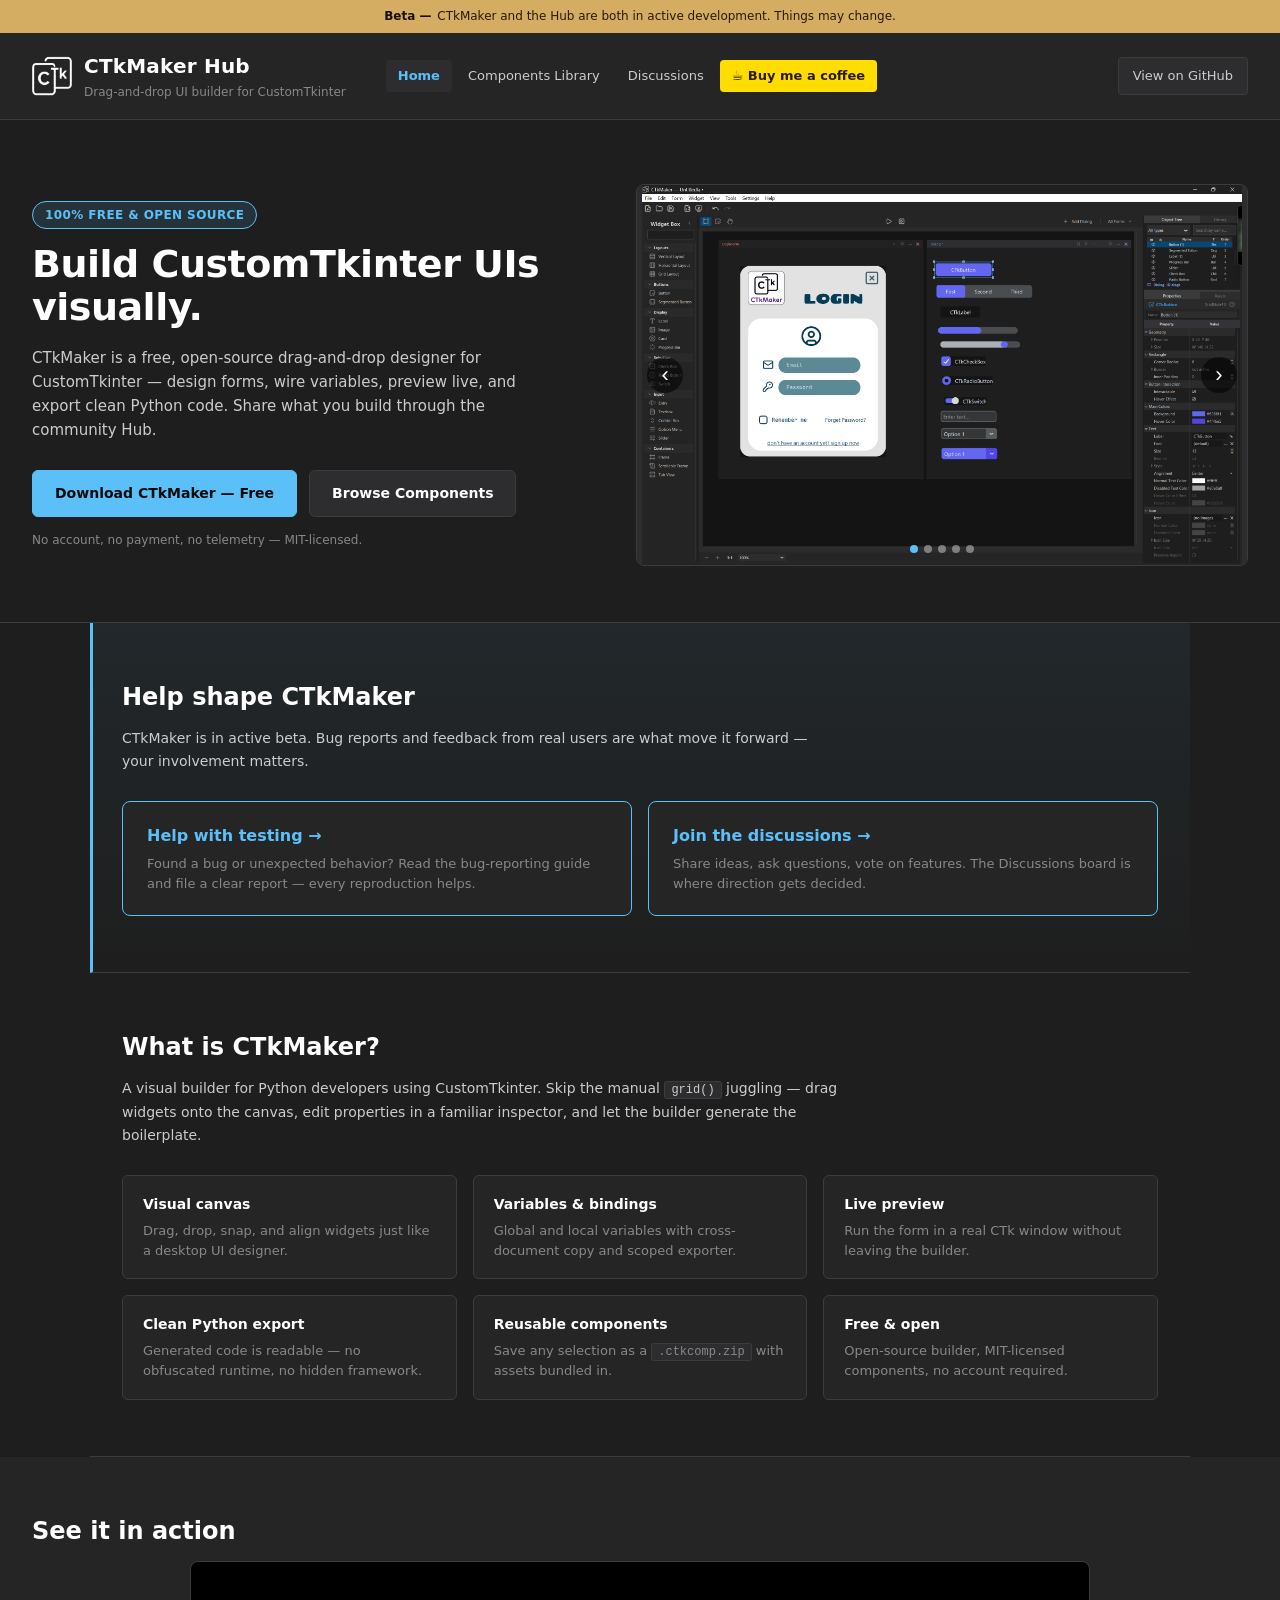
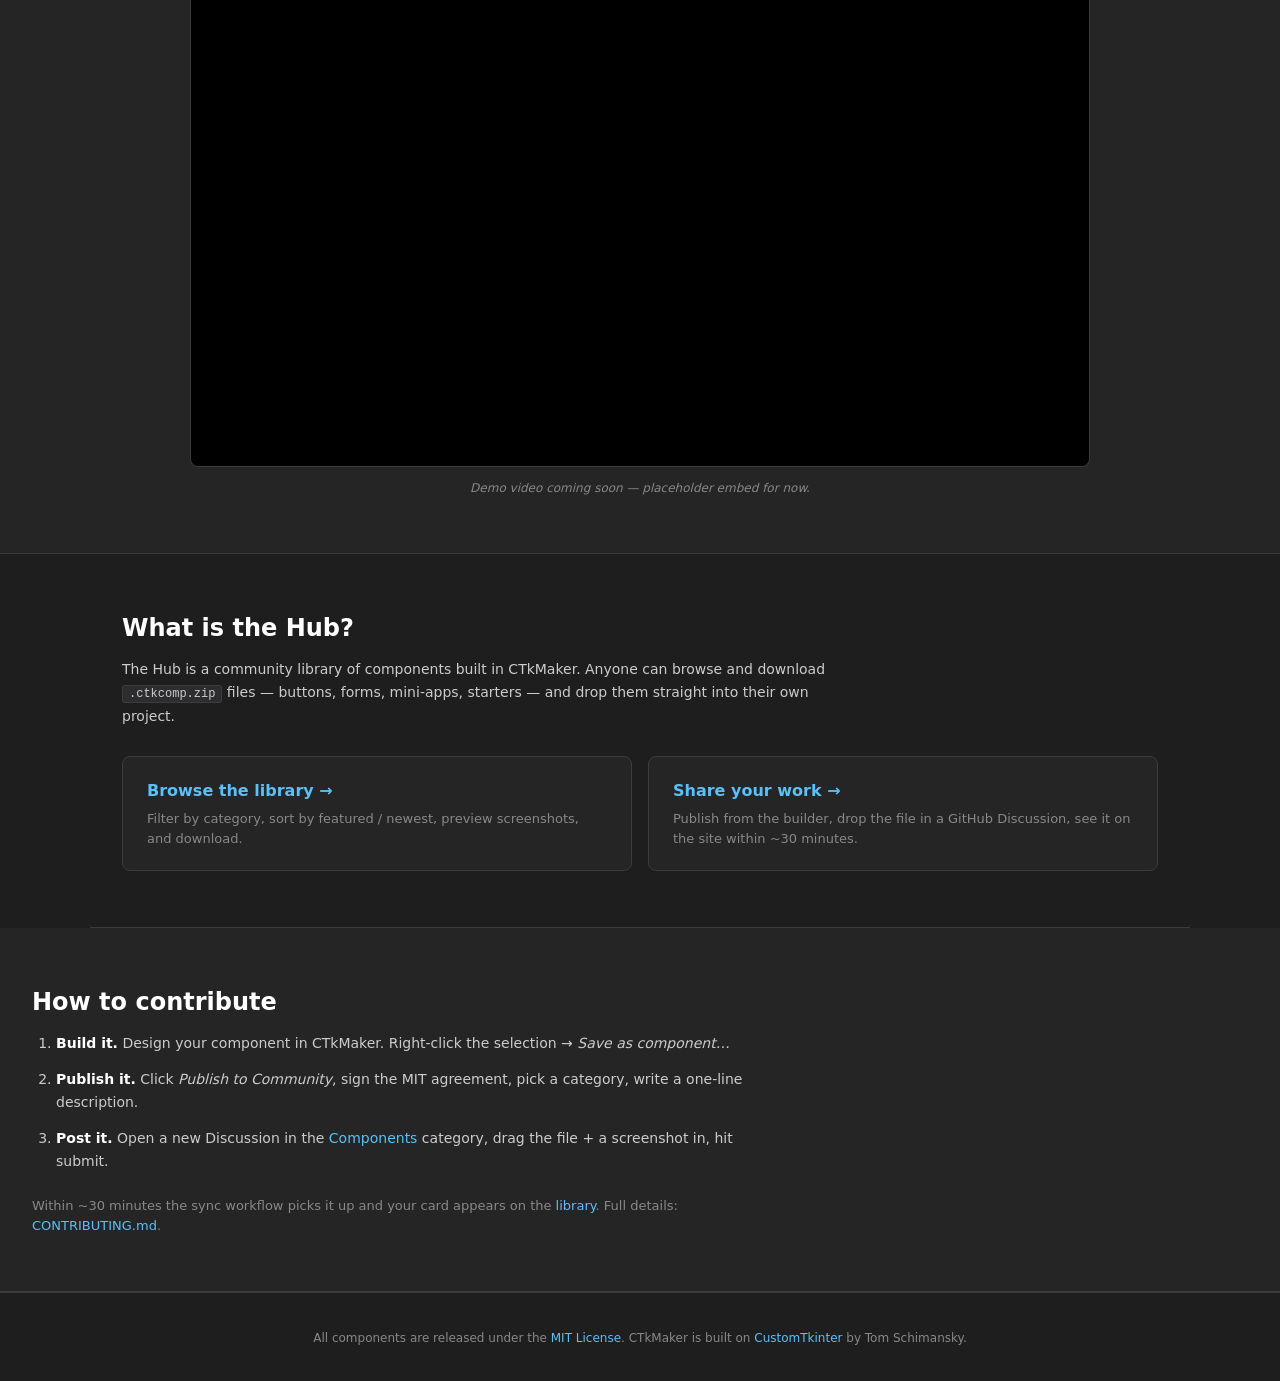
==== commit 8e3f78a0: "Make 'free and open source' explicit on the landing page Add a 'Free & Open Source' pill badge above" ====
--- a/index.html
+++ b/index.html
@@ -35,20 +35,22 @@
 
   <section class="hero">
     <div class="hero-text">
+      <span class="hero-badge">100% Free &amp; Open Source</span>
       <h2>Build CustomTkinter UIs visually.</h2>
       <p class="hero-sub">
-        CTkMaker is a drag-and-drop visual designer for CustomTkinter — design forms,
-        wire variables, preview live, and export clean Python code.
+        CTkMaker is a free, open-source drag-and-drop designer for CustomTkinter —
+        design forms, wire variables, preview live, and export clean Python code.
         Share what you build through the community Hub.
       </p>
       <div class="hero-cta">
         <a class="cta primary" href="https://github.com/kandelucky/ctk_maker" target="_blank" rel="noopener">
-          Download CTkMaker
+          Download CTkMaker — Free
         </a>
         <a class="cta secondary" href="library.html">
           Browse Components
         </a>
       </div>
+      <p class="hero-fineprint">No account, no payment, no telemetry — MIT-licensed.</p>
     </div>
     <div class="hero-media">
       <div class="carousel" aria-label="CTkMaker screenshots">
--- a/style.css
+++ b/style.css
@@ -427,6 +427,20 @@
   border-bottom: 1px solid var(--border);
 }
 
+.hero-badge {
+  display: inline-block;
+  margin: 0 0 14px 0;
+  padding: 4px 12px;
+  background: rgba(91, 192, 248, 0.12);
+  border: 1px solid var(--accent);
+  border-radius: 100px;
+  font-size: 12px;
+  font-weight: 600;
+  color: var(--accent);
+  letter-spacing: 0.4px;
+  text-transform: uppercase;
+}
+
 .hero-text h2 {
   margin: 0 0 16px 0;
   font-size: 38px;
@@ -434,6 +448,12 @@
   font-weight: 700;
   color: var(--text-strong);
   letter-spacing: -0.5px;
+}
+
+.hero-fineprint {
+  margin: 14px 0 0 0;
+  font-size: 12px;
+  color: var(--text-muted);
 }
 
 .hero-sub {
